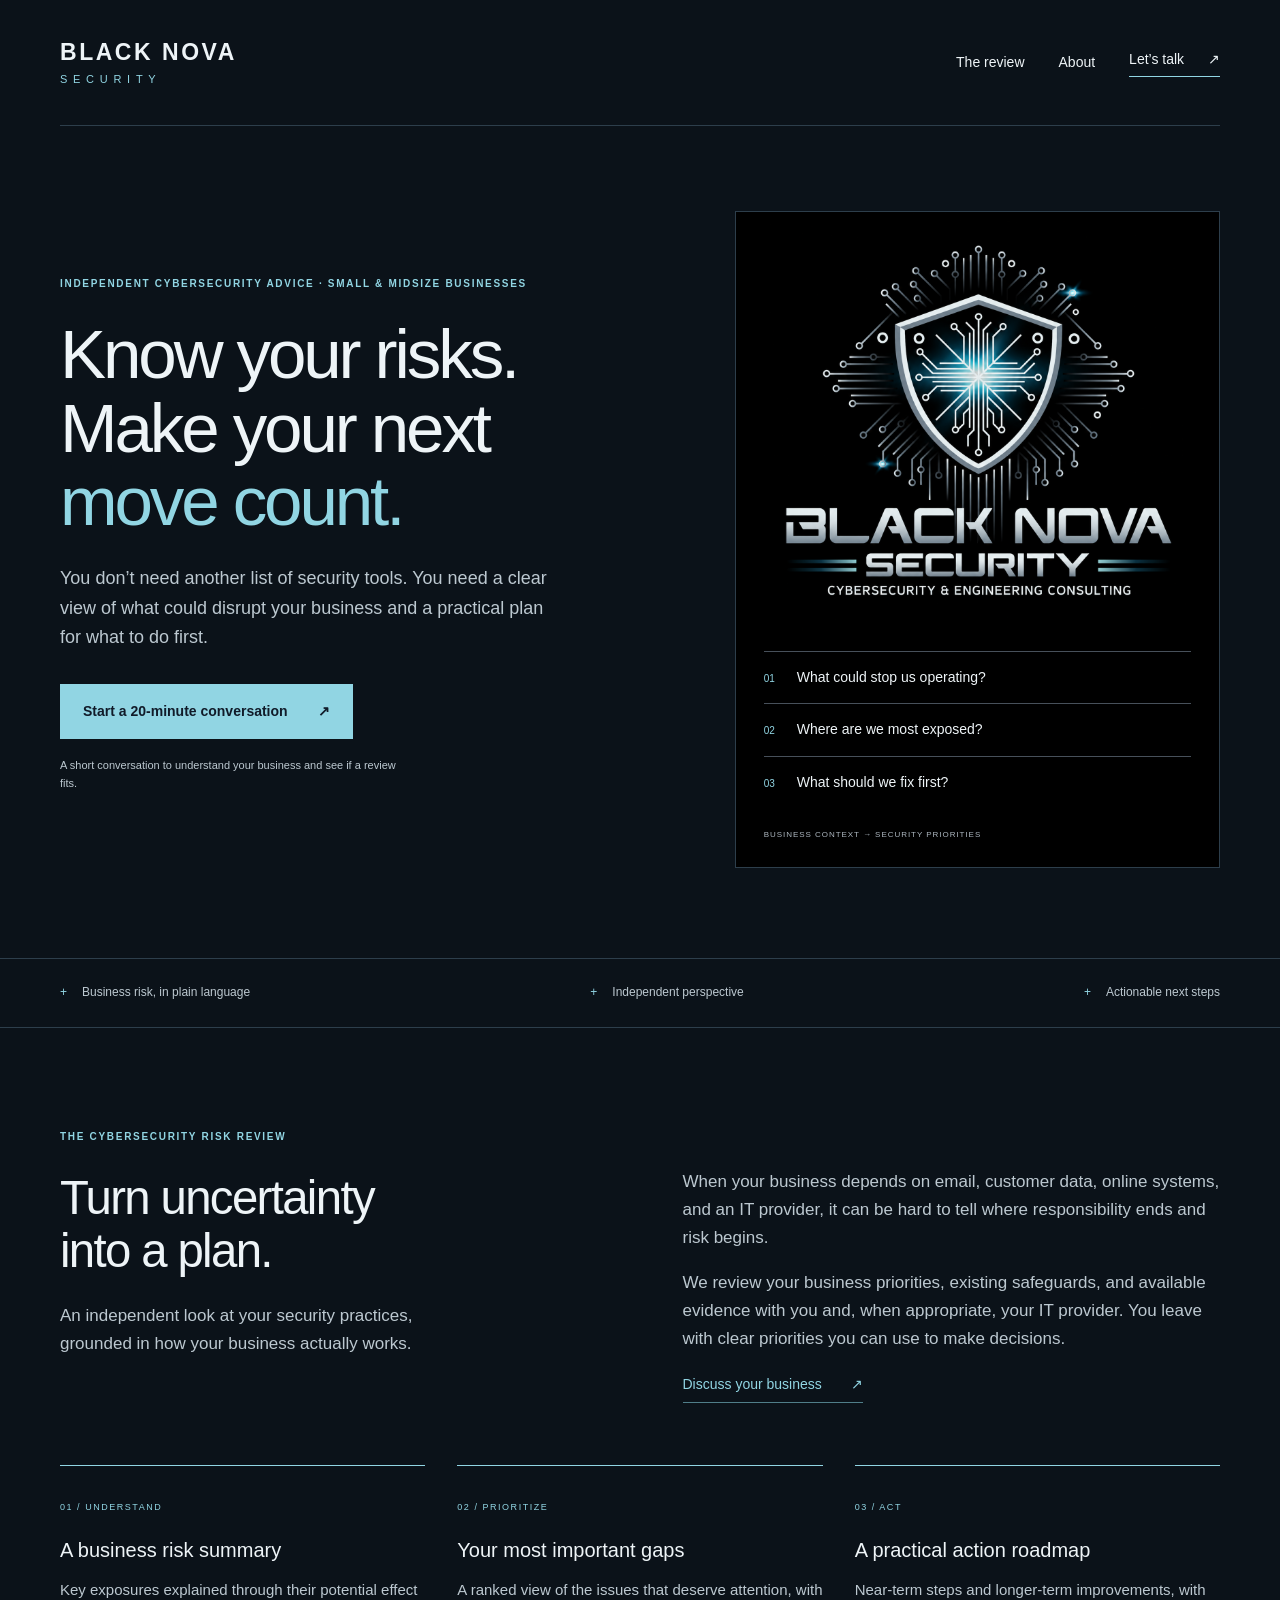
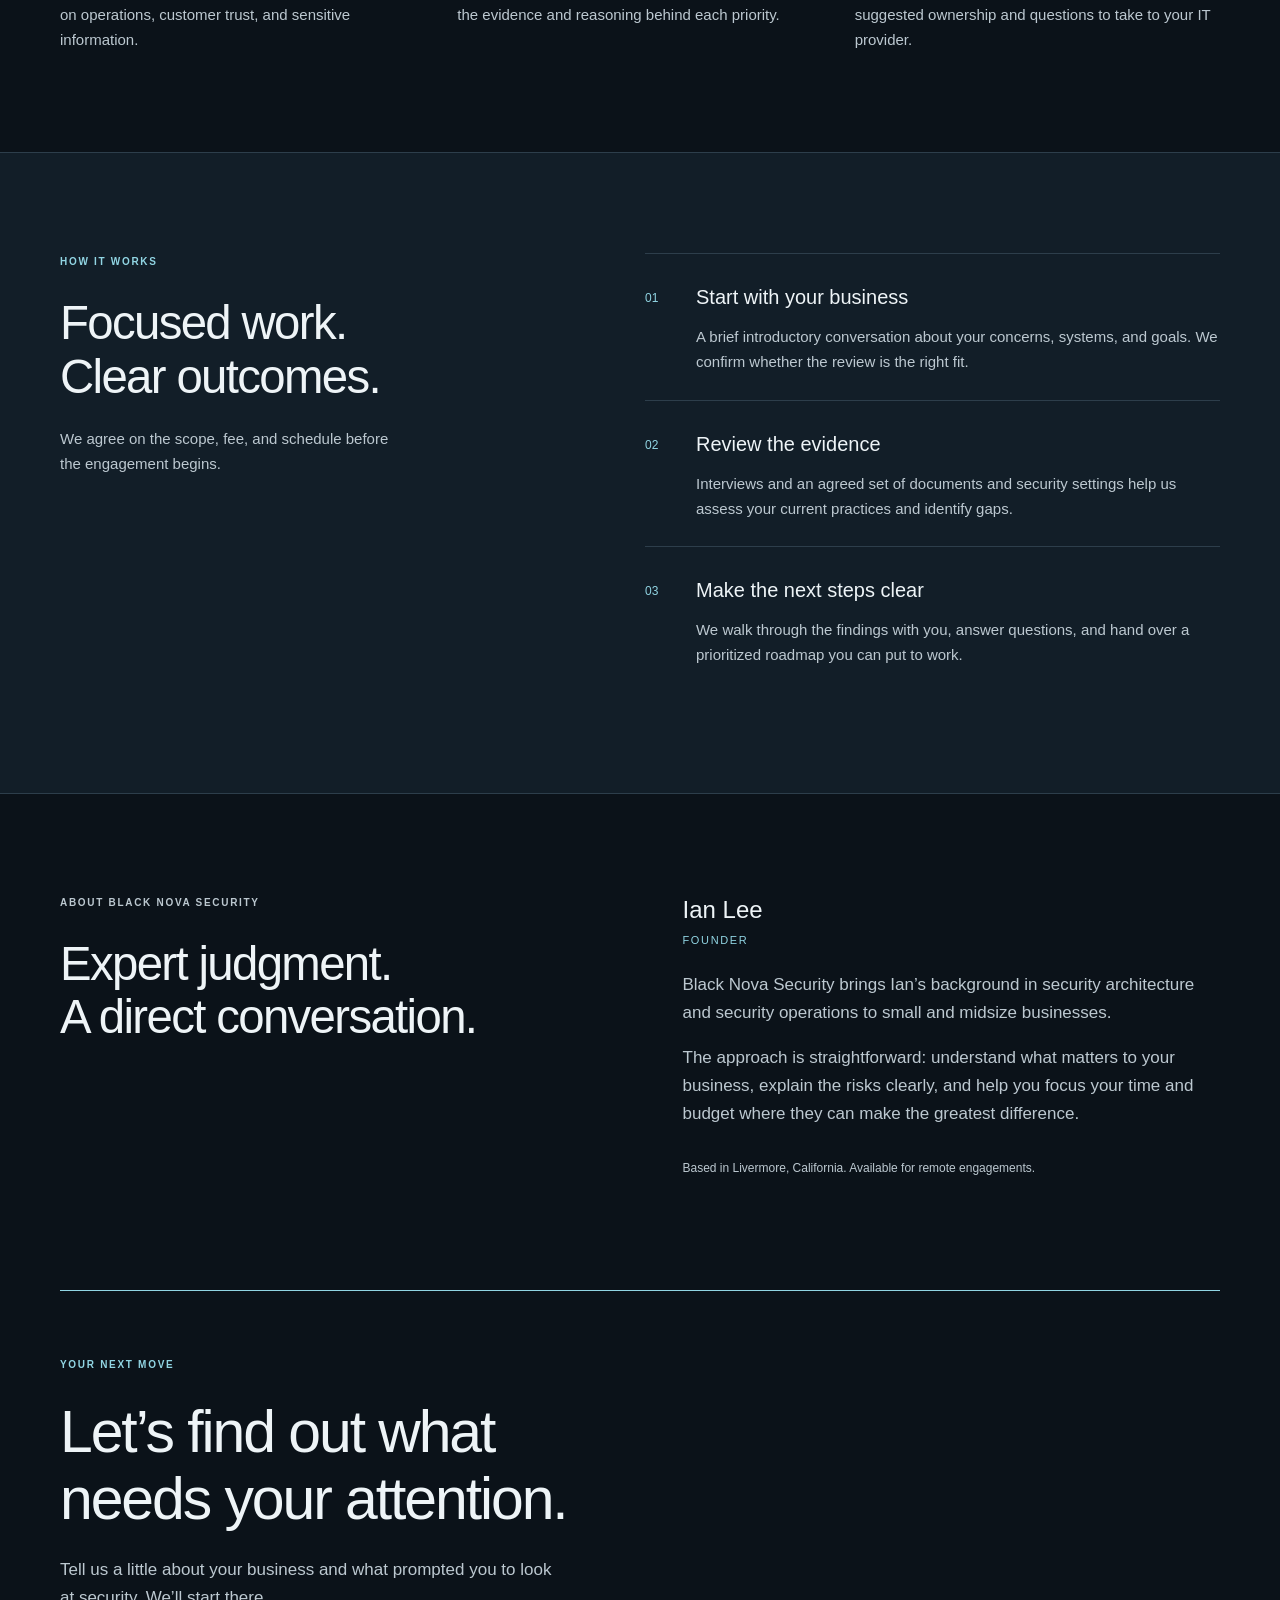
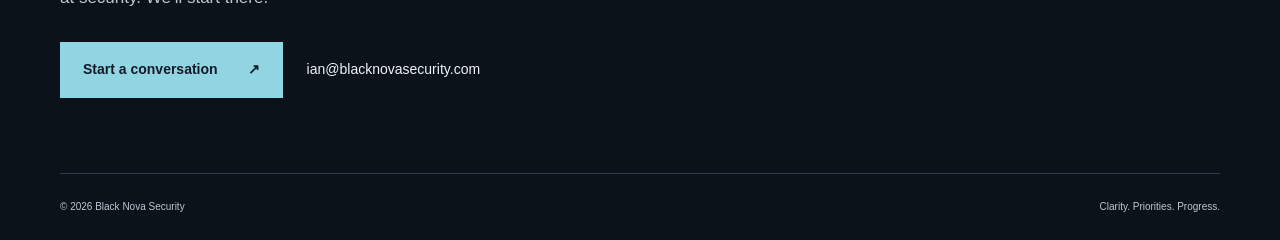
==== index.html @ 87832154 "Initial commit / v1 of website" ====
<!doctype html>
<html lang="en">
<head>
  <meta charset="utf-8">
  <meta name="viewport" content="width=device-width, initial-scale=1">
  <meta name="description" content="Independent cybersecurity risk reviews for small and midsize businesses. Understand your exposure, prioritize your next steps, and make better security decisions.">
  <meta name="theme-color" content="#0b1219">
  <title>Black Nova Security | Clarity before your next security decision</title>
  <link rel="icon" href="./assets/black-nova-security-logo.png" type="image/png">
  <link rel="stylesheet" href="./styles.css">
</head>
<body>
  <a class="skip" href="#main">Skip to content</a>
  <header class="header wrap">
    <a class="brand" href="#" aria-label="Black Nova Security home"><span class="brand-name">BLACK NOVA<span>SECURITY</span></span></a>
    <nav aria-label="Main navigation"><a href="#review">The review</a><a href="#about">About</a><a class="nav-contact" href="#contact">Let’s talk <span aria-hidden="true">↗</span></a></nav>
  </header>
  <main id="main">
    <section class="hero wrap" aria-labelledby="hero-title">
      <div class="hero-copy"><p class="eyebrow">Independent cybersecurity advice · Small &amp; midsize businesses</p>
        <h1 id="hero-title">Know your risks.<br>Make your next<br><em>move count.</em></h1>
        <p class="intro">You don’t need another list of security tools. You need a clear view of what could disrupt your business and a practical plan for what to do first.</p>
        <a class="button" href="mailto:ian@blacknovasecurity.com?subject=Let%E2%80%99s%20discuss%20a%20risk%20review">Start a 20-minute conversation <span aria-hidden="true">↗</span></a>
        <p class="micro">A short conversation to understand your business and see if a review fits.</p>
      </div>
      <aside class="hero-panel" aria-label="The questions a risk review helps answer">
        <img class="hero-logo" src="./assets/black-nova-security-logo.png" width="1254" height="1254" alt="Black Nova Security — Cybersecurity &amp; Engineering Consulting">
        <div class="questions"><p><span>01</span> What could stop us operating?</p><p><span>02</span> Where are we most exposed?</p><p><span>03</span> What should we fix first?</p></div>
        <span class="panel-foot">BUSINESS CONTEXT → SECURITY PRIORITIES</span>
      </aside>
    </section>
    <div class="principles"><div class="wrap"><span>Business risk, in plain language</span><span>Independent perspective</span><span>Actionable next steps</span></div></div>
    <section class="section wrap review" id="review" aria-labelledby="review-title">
      <div><p class="eyebrow">The cybersecurity risk review</p><h2 id="review-title">Turn uncertainty<br>into a plan.</h2><p class="section-intro">An independent look at your security practices, grounded in how your business actually works.</p></div>
      <div class="review-copy"><p>When your business depends on email, customer data, online systems, and an IT provider, it can be hard to tell where responsibility ends and risk begins.</p><p>We review your business priorities, existing safeguards, and available evidence with you and, when appropriate, your IT provider. You leave with clear priorities you can use to make decisions.</p><a class="text-link" href="#contact">Discuss your business <span aria-hidden="true">↗</span></a></div>
      <div class="deliverables"><article><span class="number">01 / UNDERSTAND</span><h3>A business risk summary</h3><p>Key exposures explained through their potential effect on operations, customer trust, and sensitive information.</p></article><article><span class="number">02 / PRIORITIZE</span><h3>Your most important gaps</h3><p>A ranked view of the issues that deserve attention, with the evidence and reasoning behind each priority.</p></article><article><span class="number">03 / ACT</span><h3>A practical action roadmap</h3><p>Near-term steps and longer-term improvements, with suggested ownership and questions to take to your IT provider.</p></article></div>
    </section>
    <section class="process section" aria-labelledby="process-title"><div class="wrap"><div class="process-heading"><p class="eyebrow">How it works</p><h2 id="process-title">Focused work.<br>Clear outcomes.</h2><p>We agree on the scope, fee, and schedule before the engagement begins.</p></div><ol class="steps"><li><h3>Start with your business</h3><p>A brief introductory conversation about your concerns, systems, and goals. We confirm whether the review is the right fit.</p></li><li><h3>Review the evidence</h3><p>Interviews and an agreed set of documents and security settings help us assess your current practices and identify gaps.</p></li><li><h3>Make the next steps clear</h3><p>We walk through the findings with you, answer questions, and hand over a prioritized roadmap you can put to work.</p></li></ol></div></section>
    <section class="section wrap about" id="about" aria-labelledby="about-title"><div><p class="eyebrow">About Black Nova Security</p><h2 id="about-title">Expert judgment.<br>A direct conversation.</h2></div><div><p class="founder">Ian Lee <span>Founder</span></p><p>Black Nova Security brings Ian’s background in security architecture and security operations to small and midsize businesses.</p><p>The approach is straightforward: understand what matters to your business, explain the risks clearly, and help you focus your time and budget where they can make the greatest difference.</p><p class="aside-note">Based in Livermore, California. Available for remote engagements.</p></div></section>
    <section class="contact wrap" id="contact" aria-labelledby="contact-title"><p class="eyebrow">Your next move</p><h2 id="contact-title">Let’s find out what<br>needs your attention.</h2><p>Tell us a little about your business and what prompted you to look at security. We’ll start there.</p><a class="button" href="mailto:ian@blacknovasecurity.com?subject=Let%E2%80%99s%20discuss%20a%20risk%20review">Start a conversation <span aria-hidden="true">↗</span></a><a class="email" href="mailto:ian@blacknovasecurity.com">ian@blacknovasecurity.com</a></section>
  </main>
  <footer class="wrap"><span>© 2026 Black Nova Security</span><span>Clarity. Priorities. Progress.</span></footer>
</body>
</html>
---- styles.css ----
:root{--bg:#111b29;--panel:#182434;--ink:#f2f0e9;--muted:#bcc3ca;--gold:#d5b57e;--line:#34404c}*{box-sizing:border-box}html{scroll-behavior:smooth;scroll-padding-top:30px}body{margin:0;background:var(--bg);color:var(--ink);font-family:Arial,Helvetica,sans-serif;font-size:17px;line-height:1.65}a{color:inherit;text-decoration:none}a:focus-visible{outline:3px solid var(--gold);outline-offset:6px}.wrap{width:min(1160px,calc(100% - 96px));margin:auto}.header{display:flex;align-items:center;justify-content:space-between;min-height:126px;border-bottom:1px solid var(--line)}.brand-name{font-size:23px;letter-spacing:.11em;font-weight:700;line-height:1.15;display:block}.brand-name span{display:block;font-size:11px;font-weight:400;letter-spacing:.52em;margin-top:8px;color:var(--gold)}nav{display:flex;gap:34px;font-size:14px;align-items:center}nav a:hover,.text-link:hover,.email:hover{color:var(--gold)}.nav-contact{border-bottom:1px solid var(--gold);padding-bottom:5px}.nav-contact span{margin-left:20px}.hero{display:grid;grid-template-columns:1.25fr 1fr;gap:68px;align-items:center;padding:85px 0 90px}.eyebrow{text-transform:uppercase;font-size:10px;font-weight:700;letter-spacing:.17em;color:var(--gold);line-height:1.8;margin:0 0 25px}h1,h2,h3,p{margin-top:0}h1{font-size:clamp(48px,5.4vw,73px);line-height:1.06;letter-spacing:-.045em;margin-bottom:26px;font-weight:500}h1 em{font-style:normal;color:var(--gold)}.intro{font-size:18px;color:var(--muted);max-width:490px;margin-bottom:31px}.button{display:inline-flex;gap:30px;align-items:center;background:var(--gold);color:#111b29;padding:16px 23px;font-size:14px;font-weight:700;transition:background .15s,transform .15s}.button:hover{background:#ebcf9f;transform:translateY(-2px)}.micro{font-size:11px;color:var(--muted);margin-top:17px;max-width:350px}.hero-panel{background:linear-gradient(140deg,#223142,#172332);border:1px solid #3b4653;padding:32px;min-height:462px;position:relative;overflow:hidden}.panel-label{font-size:12px;color:var(--muted)}.orbit{height:214px;position:relative;display:grid;place-items:center}.orbit:before,.orbit:after,.orbit-inner{content:"";position:absolute;border:1px solid #647079;border-radius:50%;width:170px;height:170px}.orbit:after{width:226px;height:98px;transform:rotate(-33deg);border-color:#77694f}.orbit-inner{width:104px;height:104px;border-color:#85765a}.nova{font-size:100px;line-height:1;color:var(--gold);filter:drop-shadow(0 0 22px #d5b57e30)}.questions p{font-size:14px;border-top:1px solid #47505a;padding:14px 0;margin:0}.questions span{font-size:10px;color:var(--gold);margin-right:18px}.panel-foot{display:block;font-size:8px;letter-spacing:.12em;color:#adb7c0;margin-top:20px}.principles{border-top:1px solid var(--line);border-bottom:1px solid var(--line)}.principles .wrap{display:flex;justify-content:space-between;padding:24px 0;font-size:12px;color:var(--muted)}.principles span:before{content:"+";color:var(--gold);margin-right:15px}.section{padding-top:100px;padding-bottom:100px}h2{font-size:clamp(34px,3.7vw,48px);font-weight:500;line-height:1.13;letter-spacing:-.035em;margin-bottom:24px}.review{display:grid;grid-template-columns:1fr 1fr;gap:50px 85px}.section-intro{max-width:370px;color:var(--muted)}.review-copy{padding-top:40px;color:var(--muted)}.text-link{display:inline-block;color:var(--gold);font-size:14px;border-bottom:1px solid #77694f;padding-bottom:6px}.text-link span{margin-left:25px}.deliverables{grid-column:1/-1;display:grid;grid-template-columns:repeat(3,1fr);gap:32px;margin-top:12px}.deliverables article{border-top:1px solid var(--gold);padding-top:25px}.number{font-size:9px;letter-spacing:.17em;color:var(--gold)}h3{font-size:20px;font-weight:500;line-height:1.3;margin:18px 0 15px}.deliverables p,.steps p{font-size:15px;color:var(--muted);margin-bottom:0}.process{background:var(--panel);border-block:1px solid var(--line)}.process .wrap{display:grid;grid-template-columns:1fr 1.15fr;gap:85px}.process-heading>p:last-child{color:var(--muted);font-size:15px;max-width:330px}.steps{list-style:none;counter-reset:steps;margin:0;padding:0}.steps li{counter-increment:steps;border-top:1px solid var(--line);padding:20px 0 25px 51px;position:relative}.steps li:before{content:"0" counter(steps);position:absolute;left:0;top:35px;color:var(--gold);font-size:12px}.steps h3{margin-top:10px}.about{display:grid;grid-template-columns:1fr 1fr;gap:85px}.about p{color:var(--muted)}.founder{font-size:24px;color:var(--ink)!important;line-height:1.3}.founder span{display:block;color:var(--gold);font-size:11px;text-transform:uppercase;letter-spacing:.15em;margin-top:8px}.aside-note{font-size:12px;margin-top:30px}.contact{border-top:1px solid var(--gold);padding:65px 0 75px}.contact h2{font-size:clamp(38px,4.6vw,60px)}.contact>p:not(.eyebrow){max-width:500px;color:var(--muted);margin-bottom:30px}.email{display:inline-block;margin-left:24px;font-size:14px}footer{border-top:1px solid var(--line);padding:25px 0;display:flex;justify-content:space-between;font-size:10px;color:var(--muted)}.skip{position:absolute;left:20px;top:-100px;background:var(--gold);color:var(--bg);padding:10px;z-index:10}.skip:focus{top:10px}@media(max-width:900px){.wrap{width:calc(100% - 48px)}.hero{gap:30px;grid-template-columns:1.1fr 1fr}.hero-panel{padding:24px}h1{font-size:52px}.review,.process .wrap,.about{gap:45px}.deliverables{gap:24px}.email{display:block;margin:22px 0 0}}@media(max-width:650px){.header{min-height:104px}.brand-name{font-size:18px}.brand-name span{font-size:9px}nav{gap:18px}nav>a:not(.nav-contact){display:none}.hero{grid-template-columns:1fr;padding:55px 0;gap:35px}h1{font-size:54px}.eyebrow{font-size:9px}.hero-panel{min-height:auto}.orbit{height:190px}.principles .wrap{flex-direction:column;gap:10px;padding:20px 0}.section{padding-block:65px}.review,.about,.process .wrap{grid-template-columns:1fr;gap:22px}.review-copy{padding-top:0}.deliverables{grid-template-columns:1fr;gap:30px}.steps{margin-top:10px}.contact{padding-block:55px}footer{gap:20px;flex-wrap:wrap}.button{gap:20px;font-size:13px}.intro{font-size:17px}}@media(prefers-reduced-motion:reduce){html{scroll-behavior:auto}.button{transition:none}.button:hover{transform:none}}

/* Brand palette and supplied emblem */
:root{--bg:#0b1219;--panel:#121e28;--ink:#eef4f7;--muted:#bcc8d0;--gold:#91d5e3;--line:#2d3e4b}.hero-panel{background:#000;border-color:#2d3e4b;padding:0 28px 26px}.hero-logo{display:block;width:100%;height:auto;margin:0 auto 12px}.questions{margin-top:0}.button:hover{background:#b3e9f2}.text-link{border-bottom-color:#507e89}@media(max-width:650px){.hero-panel{padding:0 22px 24px}.hero-logo{max-width:420px}}
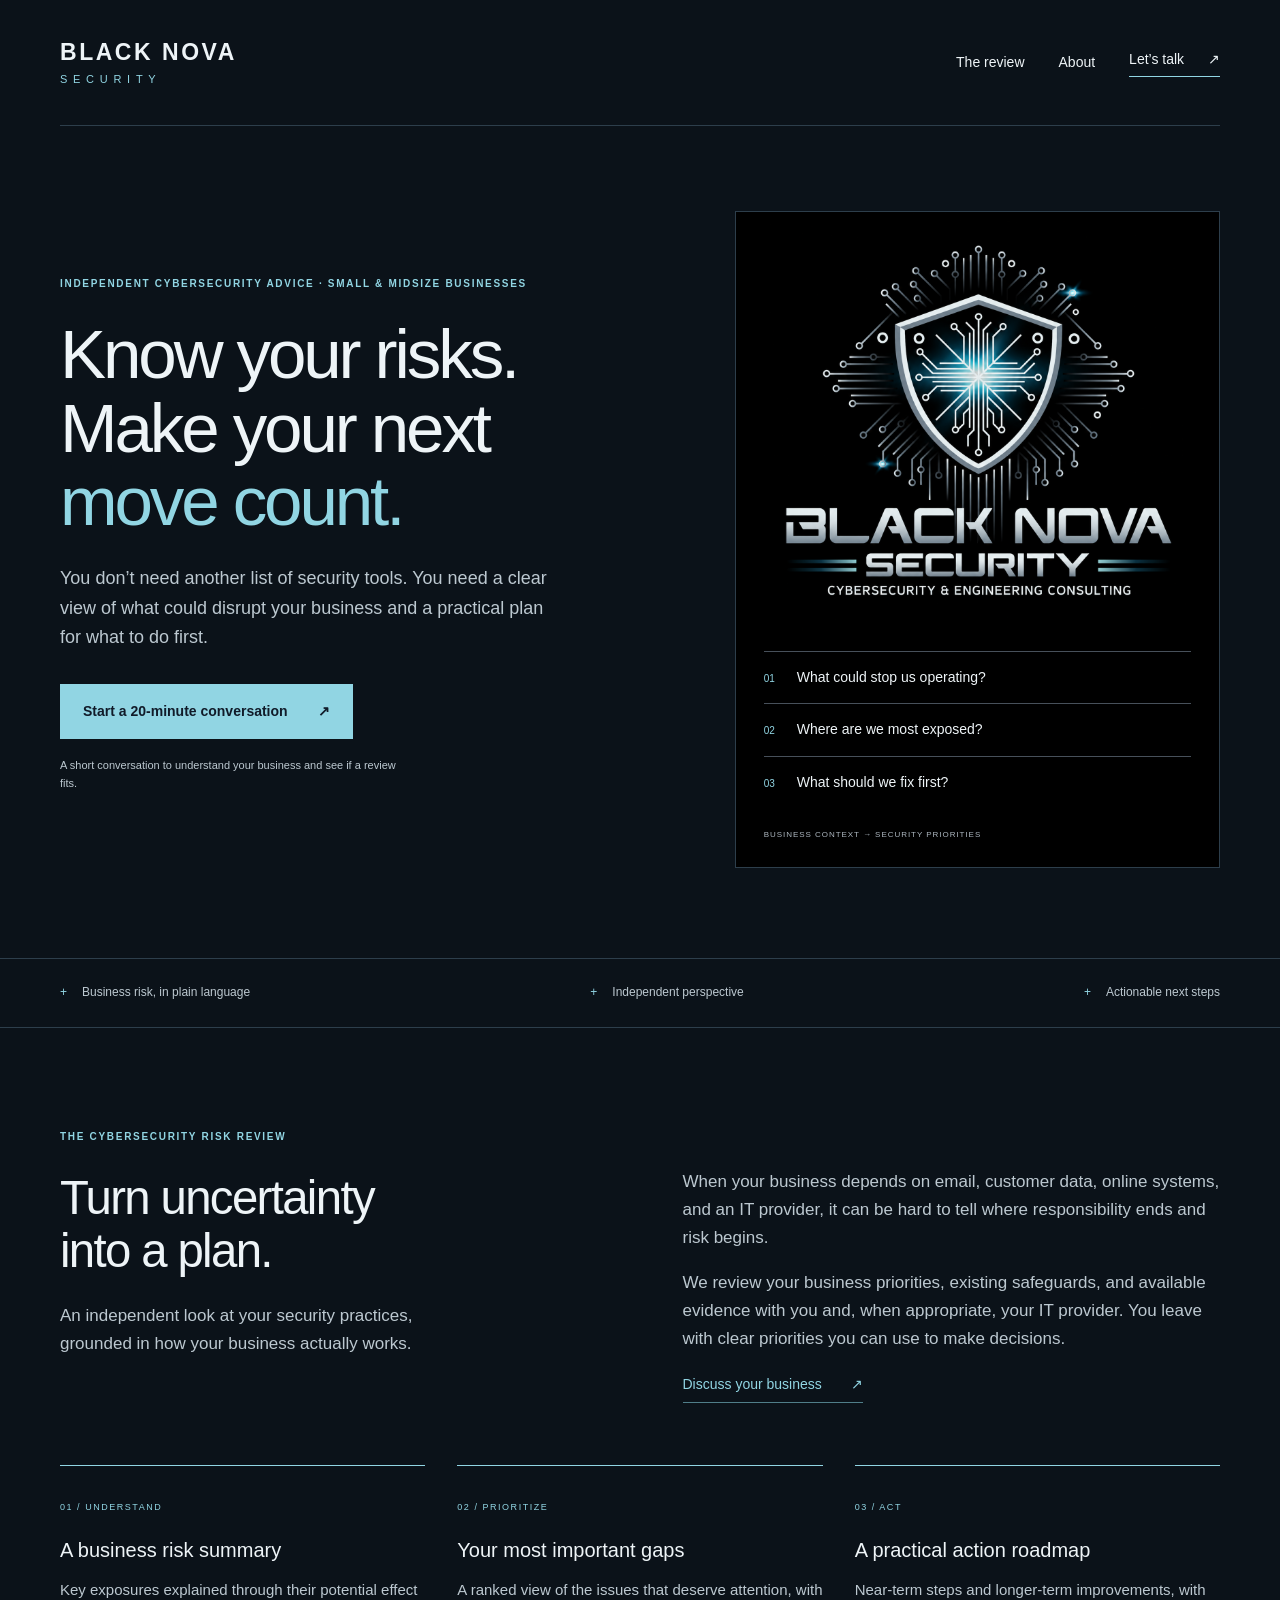
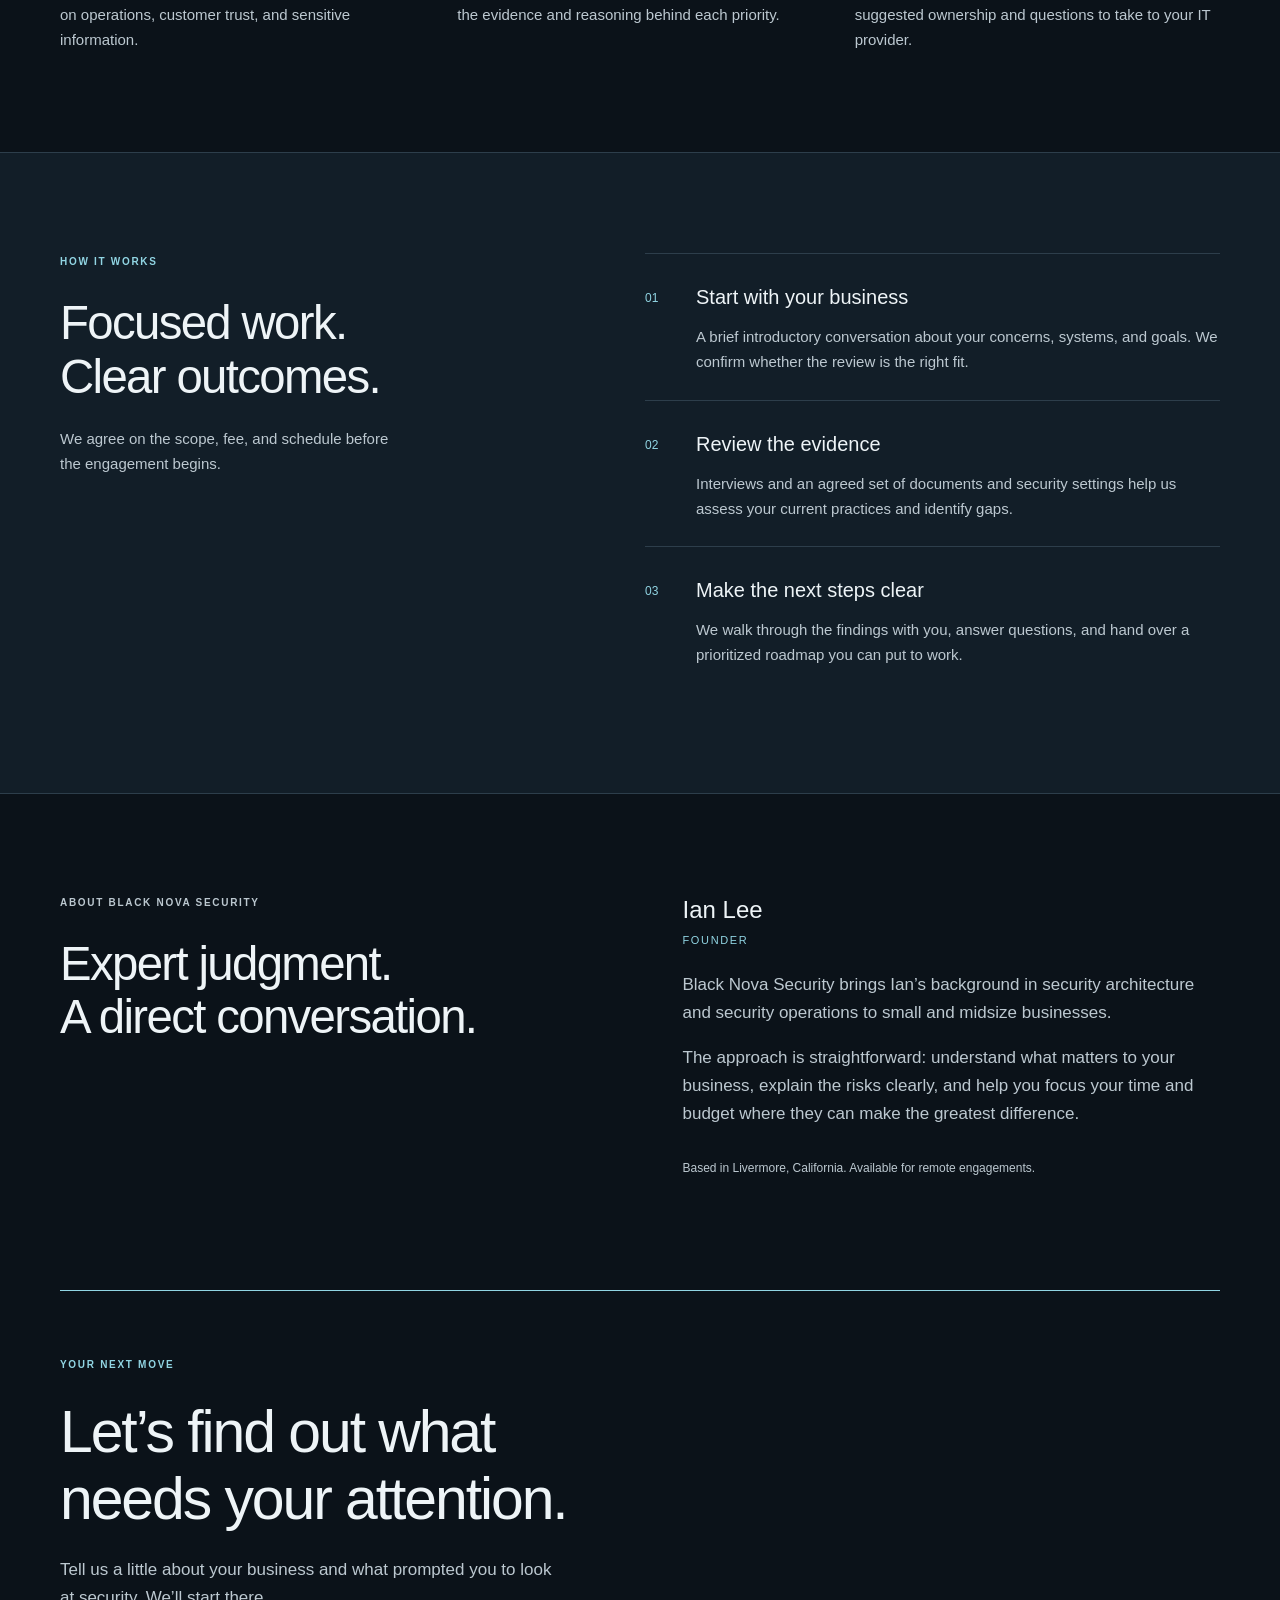
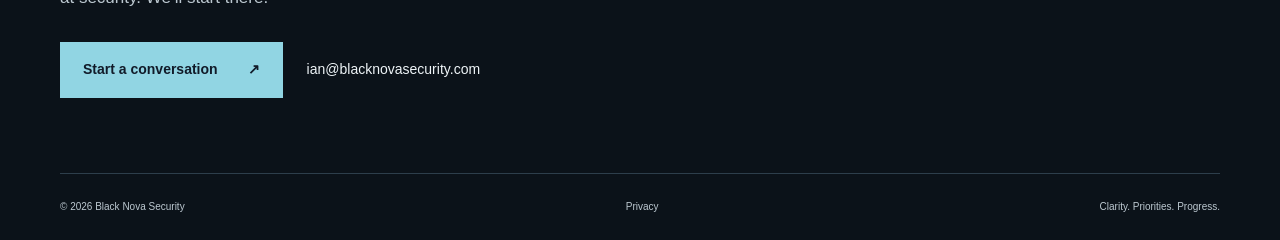
==== commit b284d4bb: "Updated to add Google Analytics" ====
--- a/index.html
+++ b/index.html
@@ -8,6 +8,7 @@
   <title>Black Nova Security | Clarity before your next security decision</title>
   <link rel="icon" href="./assets/black-nova-security-logo.png" type="image/png">
   <link rel="stylesheet" href="./styles.css">
+  <script defer src="./analytics.js"></script>
 </head>
 <body>
   <a class="skip" href="#main">Skip to content</a>
@@ -39,6 +40,11 @@
     <section class="section wrap about" id="about" aria-labelledby="about-title"><div><p class="eyebrow">About Black Nova Security</p><h2 id="about-title">Expert judgment.<br>A direct conversation.</h2></div><div><p class="founder">Ian Lee <span>Founder</span></p><p>Black Nova Security brings Ian’s background in security architecture and security operations to small and midsize businesses.</p><p>The approach is straightforward: understand what matters to your business, explain the risks clearly, and help you focus your time and budget where they can make the greatest difference.</p><p class="aside-note">Based in Livermore, California. Available for remote engagements.</p></div></section>
     <section class="contact wrap" id="contact" aria-labelledby="contact-title"><p class="eyebrow">Your next move</p><h2 id="contact-title">Let’s find out what<br>needs your attention.</h2><p>Tell us a little about your business and what prompted you to look at security. We’ll start there.</p><a class="button" href="mailto:ian@blacknovasecurity.com?subject=Let%E2%80%99s%20discuss%20a%20risk%20review">Start a conversation <span aria-hidden="true">↗</span></a><a class="email" href="mailto:ian@blacknovasecurity.com">ian@blacknovasecurity.com</a></section>
   </main>
-  <footer class="wrap"><span>© 2026 Black Nova Security</span><span>Clarity. Priorities. Progress.</span></footer>
+  <footer class="wrap"><span>© 2026 Black Nova Security</span><span><a href="./privacy.html">Privacy</a> <button id="analytics-settings" class="privacy-button" type="button" hidden>Analytics preferences</button></span><span>Clarity. Priorities. Progress.</span></footer>
+  <section id="analytics-consent" class="consent-panel" aria-labelledby="consent-title" hidden>
+    <h2 id="consent-title">Optional website analytics</h2>
+    <p>May we use Google Analytics cookies to measure visits and contact-link clicks? You can use the full site without accepting. <a href="./privacy.html">Privacy details</a></p>
+    <div><button type="button" id="analytics-decline">Decline</button><button type="button" id="analytics-accept">Accept analytics</button></div>
+  </section>
 </body>
 </html>
--- a/styles.css
+++ b/styles.css
@@ -1,4 +1,6 @@
-:root{--bg:#111b29;--panel:#182434;--ink:#f2f0e9;--muted:#bcc3ca;--gold:#d5b57e;--line:#34404c}*{box-sizing:border-box}html{scroll-behavior:smooth;scroll-padding-top:30px}body{margin:0;background:var(--bg);color:var(--ink);font-family:Arial,Helvetica,sans-serif;font-size:17px;line-height:1.65}a{color:inherit;text-decoration:none}a:focus-visible{outline:3px solid var(--gold);outline-offset:6px}.wrap{width:min(1160px,calc(100% - 96px));margin:auto}.header{display:flex;align-items:center;justify-content:space-between;min-height:126px;border-bottom:1px solid var(--line)}.brand-name{font-size:23px;letter-spacing:.11em;font-weight:700;line-height:1.15;display:block}.brand-name span{display:block;font-size:11px;font-weight:400;letter-spacing:.52em;margin-top:8px;color:var(--gold)}nav{display:flex;gap:34px;font-size:14px;align-items:center}nav a:hover,.text-link:hover,.email:hover{color:var(--gold)}.nav-contact{border-bottom:1px solid var(--gold);padding-bottom:5px}.nav-contact span{margin-left:20px}.hero{display:grid;grid-template-columns:1.25fr 1fr;gap:68px;align-items:center;padding:85px 0 90px}.eyebrow{text-transform:uppercase;font-size:10px;font-weight:700;letter-spacing:.17em;color:var(--gold);line-height:1.8;margin:0 0 25px}h1,h2,h3,p{margin-top:0}h1{font-size:clamp(48px,5.4vw,73px);line-height:1.06;letter-spacing:-.045em;margin-bottom:26px;font-weight:500}h1 em{font-style:normal;color:var(--gold)}.intro{font-size:18px;color:var(--muted);max-width:490px;margin-bottom:31px}.button{display:inline-flex;gap:30px;align-items:center;background:var(--gold);color:#111b29;padding:16px 23px;font-size:14px;font-weight:700;transition:background .15s,transform .15s}.button:hover{background:#ebcf9f;transform:translateY(-2px)}.micro{font-size:11px;color:var(--muted);margin-top:17px;max-width:350px}.hero-panel{background:linear-gradient(140deg,#223142,#172332);border:1px solid #3b4653;padding:32px;min-height:462px;position:relative;overflow:hidden}.panel-label{font-size:12px;color:var(--muted)}.orbit{height:214px;position:relative;display:grid;place-items:center}.orbit:before,.orbit:after,.orbit-inner{content:"";position:absolute;border:1px solid #647079;border-radius:50%;width:170px;height:170px}.orbit:after{width:226px;height:98px;transform:rotate(-33deg);border-color:#77694f}.orbit-inner{width:104px;height:104px;border-color:#85765a}.nova{font-size:100px;line-height:1;color:var(--gold);filter:drop-shadow(0 0 22px #d5b57e30)}.questions p{font-size:14px;border-top:1px solid #47505a;padding:14px 0;margin:0}.questions span{font-size:10px;color:var(--gold);margin-right:18px}.panel-foot{display:block;font-size:8px;letter-spacing:.12em;color:#adb7c0;margin-top:20px}.principles{border-top:1px solid var(--line);border-bottom:1px solid var(--line)}.principles .wrap{display:flex;justify-content:space-between;padding:24px 0;font-size:12px;color:var(--muted)}.principles span:before{content:"+";color:var(--gold);margin-right:15px}.section{padding-top:100px;padding-bottom:100px}h2{font-size:clamp(34px,3.7vw,48px);font-weight:500;line-height:1.13;letter-spacing:-.035em;margin-bottom:24px}.review{display:grid;grid-template-columns:1fr 1fr;gap:50px 85px}.section-intro{max-width:370px;color:var(--muted)}.review-copy{padding-top:40px;color:var(--muted)}.text-link{display:inline-block;color:var(--gold);font-size:14px;border-bottom:1px solid #77694f;padding-bottom:6px}.text-link span{margin-left:25px}.deliverables{grid-column:1/-1;display:grid;grid-template-columns:repeat(3,1fr);gap:32px;margin-top:12px}.deliverables article{border-top:1px solid var(--gold);padding-top:25px}.number{font-size:9px;letter-spacing:.17em;color:var(--gold)}h3{font-size:20px;font-weight:500;line-height:1.3;margin:18px 0 15px}.deliverables p,.steps p{font-size:15px;color:var(--muted);margin-bottom:0}.process{background:var(--panel);border-block:1px solid var(--line)}.process .wrap{display:grid;grid-template-columns:1fr 1.15fr;gap:85px}.process-heading>p:last-child{color:var(--muted);font-size:15px;max-width:330px}.steps{list-style:none;counter-reset:steps;margin:0;padding:0}.steps li{counter-increment:steps;border-top:1px solid var(--line);padding:20px 0 25px 51px;position:relative}.steps li:before{content:"0" counter(steps);position:absolute;left:0;top:35px;color:var(--gold);font-size:12px}.steps h3{margin-top:10px}.about{display:grid;grid-template-columns:1fr 1fr;gap:85px}.about p{color:var(--muted)}.founder{font-size:24px;color:var(--ink)!important;line-height:1.3}.founder span{display:block;color:var(--gold);font-size:11px;text-transform:uppercase;letter-spacing:.15em;margin-top:8px}.aside-note{font-size:12px;margin-top:30px}.contact{border-top:1px solid var(--gold);padding:65px 0 75px}.contact h2{font-size:clamp(38px,4.6vw,60px)}.contact>p:not(.eyebrow){max-width:500px;color:var(--muted);margin-bottom:30px}.email{display:inline-block;margin-left:24px;font-size:14px}footer{border-top:1px solid var(--line);padding:25px 0;display:flex;justify-content:space-between;font-size:10px;color:var(--muted)}.skip{position:absolute;left:20px;top:-100px;background:var(--gold);color:var(--bg);padding:10px;z-index:10}.skip:focus{top:10px}@media(max-width:900px){.wrap{width:calc(100% - 48px)}.hero{gap:30px;grid-template-columns:1.1fr 1fr}.hero-panel{padding:24px}h1{font-size:52px}.review,.process .wrap,.about{gap:45px}.deliverables{gap:24px}.email{display:block;margin:22px 0 0}}@media(max-width:650px){.header{min-height:104px}.brand-name{font-size:18px}.brand-name span{font-size:9px}nav{gap:18px}nav>a:not(.nav-contact){display:none}.hero{grid-template-columns:1fr;padding:55px 0;gap:35px}h1{font-size:54px}.eyebrow{font-size:9px}.hero-panel{min-height:auto}.orbit{height:190px}.principles .wrap{flex-direction:column;gap:10px;padding:20px 0}.section{padding-block:65px}.review,.about,.process .wrap{grid-template-columns:1fr;gap:22px}.review-copy{padding-top:0}.deliverables{grid-template-columns:1fr;gap:30px}.steps{margin-top:10px}.contact{padding-block:55px}footer{gap:20px;flex-wrap:wrap}.button{gap:20px;font-size:13px}.intro{font-size:17px}}@media(prefers-reduced-motion:reduce){html{scroll-behavior:auto}.button{transition:none}.button:hover{transform:none}}
-
-/* Brand palette and supplied emblem */
+:root{--bg:#111b29;--panel:#182434;--ink:#f2f0e9;--muted:#bcc3ca;--gold:#d5b57e;--line:#34404c}*{box-sizing:border-box}html{scroll-behavior:smooth;scroll-padding-top:30px}body{margin:0;background:var(--bg);color:var(--ink);font-family:Arial,Helvetica,sans-serif;font-size:17px;line-height:1.65}a{color:inherit;text-decoration:none}a:focus-visible{outline:3px solid var(--gold);outline-offset:6px}.wrap{width:min(1160px,calc(100% - 96px));margin:auto}.header{display:flex;align-items:center;justify-content:space-between;min-height:126px;border-bottom:1px solid var(--line)}.brand-name{font-size:23px;letter-spacing:.11em;font-weight:700;line-height:1.15;display:block}.brand-name span{display:block;font-size:11px;font-weight:400;letter-spacing:.52em;margin-top:8px;color:var(--gold)}nav{display:flex;gap:34px;font-size:14px;align-items:center}nav a:hover,.text-link:hover,.email:hover{color:var(--gold)}.nav-contact{border-bottom:1px solid var(--gold);padding-bottom:5px}.nav-contact span{margin-left:20px}.hero{display:grid;grid-template-columns:1.25fr 1fr;gap:68px;align-items:center;padding:85px 0 90px}.eyebrow{text-transform:uppercase;font-size:10px;font-weight:700;letter-spacing:.17em;color:var(--gold);line-height:1.8;margin:0 0 25px}h1,h2,h3,p{margin-top:0}h1{font-size:clamp(48px,5.4vw,73px);line-height:1.06;letter-spacing:-.045em;margin-bottom:26px;font-weight:500}h1 em{font-style:normal;color:var(--gold)}.intro{font-size:18px;color:var(--muted);max-width:490px;margin-bottom:31px}.button{display:inline-flex;gap:30px;align-items:center;background:var(--gold);color:#111b29;padding:16px 23px;font-size:14px;font-weight:700;transition:background .15s,transform .15s}.button:hover{background:#ebcf9f;transform:translateY(-2px)}.micro{font-size:11px;color:var(--muted);margin-top:17px;max-width:350px}.hero-panel{background:linear-gradient(140deg,#223142,#172332);border:1px solid #3b4653;padding:32px;min-height:462px;position:relative;overflow:hidden}.panel-label{font-size:12px;color:var(--muted)}.orbit{height:214px;position:relative;display:grid;place-items:center}.orbit:before,.orbit:after,.orbit-inner{content:"";position:absolute;border:1px solid #647079;border-radius:50%;width:170px;height:170px}.orbit:after{width:226px;height:98px;transform:rotate(-33deg);border-color:#77694f}.orbit-inner{width:104px;height:104px;border-color:#85765a}.nova{font-size:100px;line-height:1;color:var(--gold);filter:drop-shadow(0 0 22px #d5b57e30)}.questions p{font-size:14px;border-top:1px solid #47505a;padding:14px 0;margin:0}.questions span{font-size:10px;color:var(--gold);margin-right:18px}.panel-foot{display:block;font-size:8px;letter-spacing:.12em;color:#adb7c0;margin-top:20px}.principles{border-top:1px solid var(--line);border-bottom:1px solid var(--line)}.principles .wrap{display:flex;justify-content:space-between;padding:24px 0;font-size:12px;color:var(--muted)}.principles span:before{content:"+";color:var(--gold);margin-right:15px}.section{padding-top:100px;padding-bottom:100px}h2{font-size:clamp(34px,3.7vw,48px);font-weight:500;line-height:1.13;letter-spacing:-.035em;margin-bottom:24px}.review{display:grid;grid-template-columns:1fr 1fr;gap:50px 85px}.section-intro{max-width:370px;color:var(--muted)}.review-copy{padding-top:40px;color:var(--muted)}.text-link{display:inline-block;color:var(--gold);font-size:14px;border-bottom:1px solid #77694f;padding-bottom:6px}.text-link span{margin-left:25px}.deliverables{grid-column:1/-1;display:grid;grid-template-columns:repeat(3,1fr);gap:32px;margin-top:12px}.deliverables article{border-top:1px solid var(--gold);padding-top:25px}.number{font-size:9px;letter-spacing:.17em;color:var(--gold)}h3{font-size:20px;font-weight:500;line-height:1.3;margin:18px 0 15px}.deliverables p,.steps p{font-size:15px;color:var(--muted);margin-bottom:0}.process{background:var(--panel);border-block:1px solid var(--line)}.process .wrap{display:grid;grid-template-columns:1fr 1.15fr;gap:85px}.process-heading>p:last-child{color:var(--muted);font-size:15px;max-width:330px}.steps{list-style:none;counter-reset:steps;margin:0;padding:0}.steps li{counter-increment:steps;border-top:1px solid var(--line);padding:20px 0 25px 51px;position:relative}.steps li:before{content:"0" counter(steps);position:absolute;left:0;top:35px;color:var(--gold);font-size:12px}.steps h3{margin-top:10px}.about{display:grid;grid-template-columns:1fr 1fr;gap:85px}.about p{color:var(--muted)}.founder{font-size:24px;color:var(--ink)!important;line-height:1.3}.founder span{display:block;color:var(--gold);font-size:11px;text-transform:uppercase;letter-spacing:.15em;margin-top:8px}.aside-note{font-size:12px;margin-top:30px}.contact{border-top:1px solid var(--gold);padding:65px 0 75px}.contact h2{font-size:clamp(38px,4.6vw,60px)}.contact>p:not(.eyebrow){max-width:500px;color:var(--muted);margin-bottom:30px}.email{display:inline-block;margin-left:24px;font-size:14px}footer{border-top:1px solid var(--line);padding:25px 0;display:flex;justify-content:space-between;font-size:10px;color:var(--muted)}.skip{position:absolute;left:20px;top:-100px;background:var(--gold);color:var(--bg);padding:10px;z-index:10}.skip:focus{top:10px}@media(max-width:900px){.wrap{width:calc(100% - 48px)}.hero{gap:30px;grid-template-columns:1.1fr 1fr}.hero-panel{padding:24px}h1{font-size:52px}.review,.process .wrap,.about{gap:45px}.deliverables{gap:24px}.email{display:block;margin:22px 0 0}}@media(max-width:650px){.header{min-height:104px}.brand-name{font-size:18px}.brand-name span{font-size:9px}nav{gap:18px}nav>a:not(.nav-contact){display:none}.hero{grid-template-columns:1fr;padding:55px 0;gap:35px}h1{font-size:54px}.eyebrow{font-size:9px}.hero-panel{min-height:auto}.orbit{height:190px}.principles .wrap{flex-direction:column;gap:10px;padding:20px 0}.section{padding-block:65px}.review,.about,.process .wrap{grid-template-columns:1fr;gap:22px}.review-copy{padding-top:0}.deliverables{grid-template-columns:1fr;gap:30px}.steps{margin-top:10px}.contact{padding-block:55px}footer{gap:20px;flex-wrap:wrap}.button{gap:20px;font-size:13px}.intro{font-size:17px}}@media(prefers-reduced-motion:reduce){html{scroll-behavior:auto}.button{transition:none}.button:hover{transform:none}}
+
+/* Brand palette and supplied emblem */
 :root{--bg:#0b1219;--panel:#121e28;--ink:#eef4f7;--muted:#bcc8d0;--gold:#91d5e3;--line:#2d3e4b}.hero-panel{background:#000;border-color:#2d3e4b;padding:0 28px 26px}.hero-logo{display:block;width:100%;height:auto;margin:0 auto 12px}.questions{margin-top:0}.button:hover{background:#b3e9f2}.text-link{border-bottom-color:#507e89}@media(max-width:650px){.hero-panel{padding:0 22px 24px}.hero-logo{max-width:420px}}
+
+[hidden]{display:none!important}.privacy-button{background:none;border:0;color:inherit;font:inherit;text-decoration:underline;cursor:pointer;margin-left:12px}.consent-panel{position:fixed;bottom:18px;left:24px;right:24px;max-width:610px;margin-left:auto;padding:22px;background:#182434;border:1px solid #91d5e3;z-index:20;box-shadow:0 10px 40px #0008}.consent-panel h2{font-size:20px;margin-bottom:10px}.consent-panel p{font-size:14px;margin-bottom:16px}.consent-panel a{text-decoration:underline}.consent-panel div{display:flex;gap:12px;flex-wrap:wrap}.consent-panel button{font:inherit;font-size:14px;cursor:pointer;padding:9px 16px;border:1px solid #91d5e3;background:transparent;color:#eef4f7}.consent-panel button:hover{background:#2d3e4b}.consent-panel button:focus-visible,.privacy-button:focus-visible{outline:3px solid #91d5e3;outline-offset:4px}.privacy-copy{max-width:800px}.privacy-copy h1{font-size:48px;margin-top:40px}.privacy-copy h2{font-size:26px;margin-top:35px}
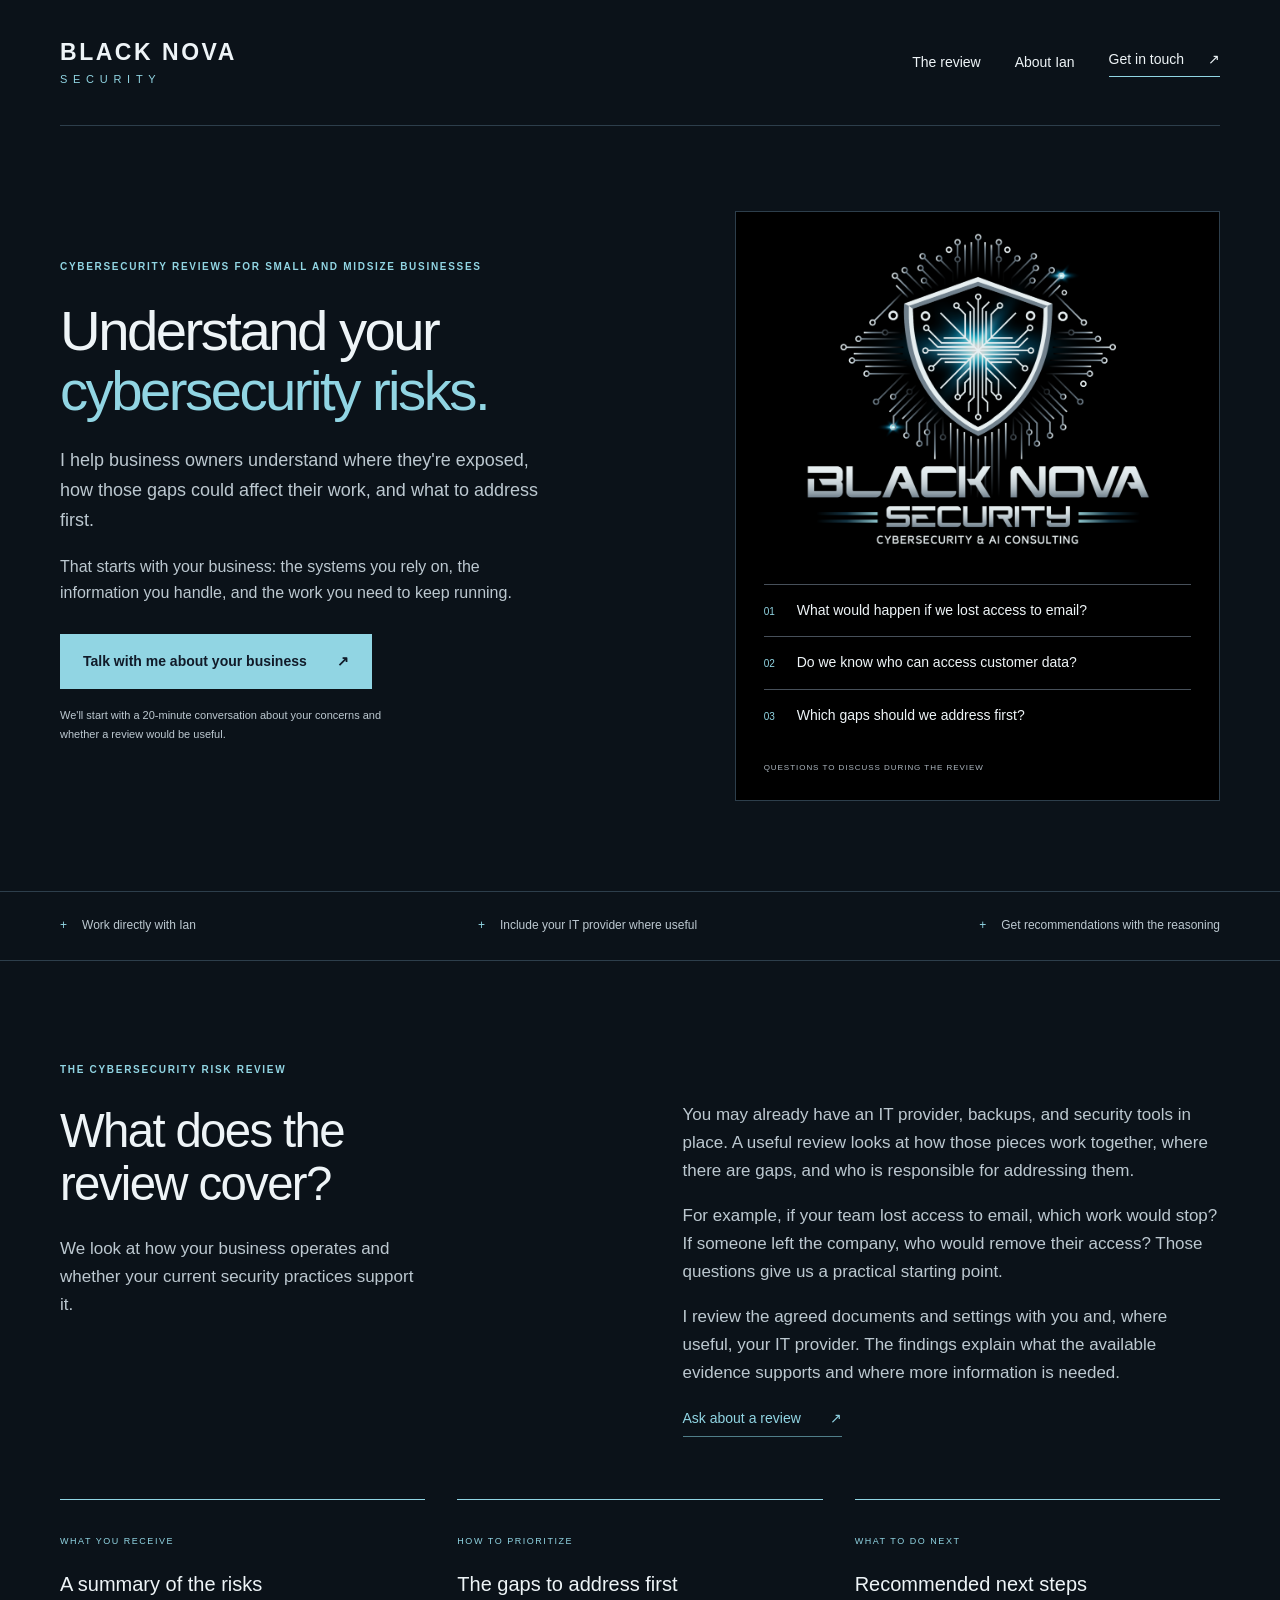
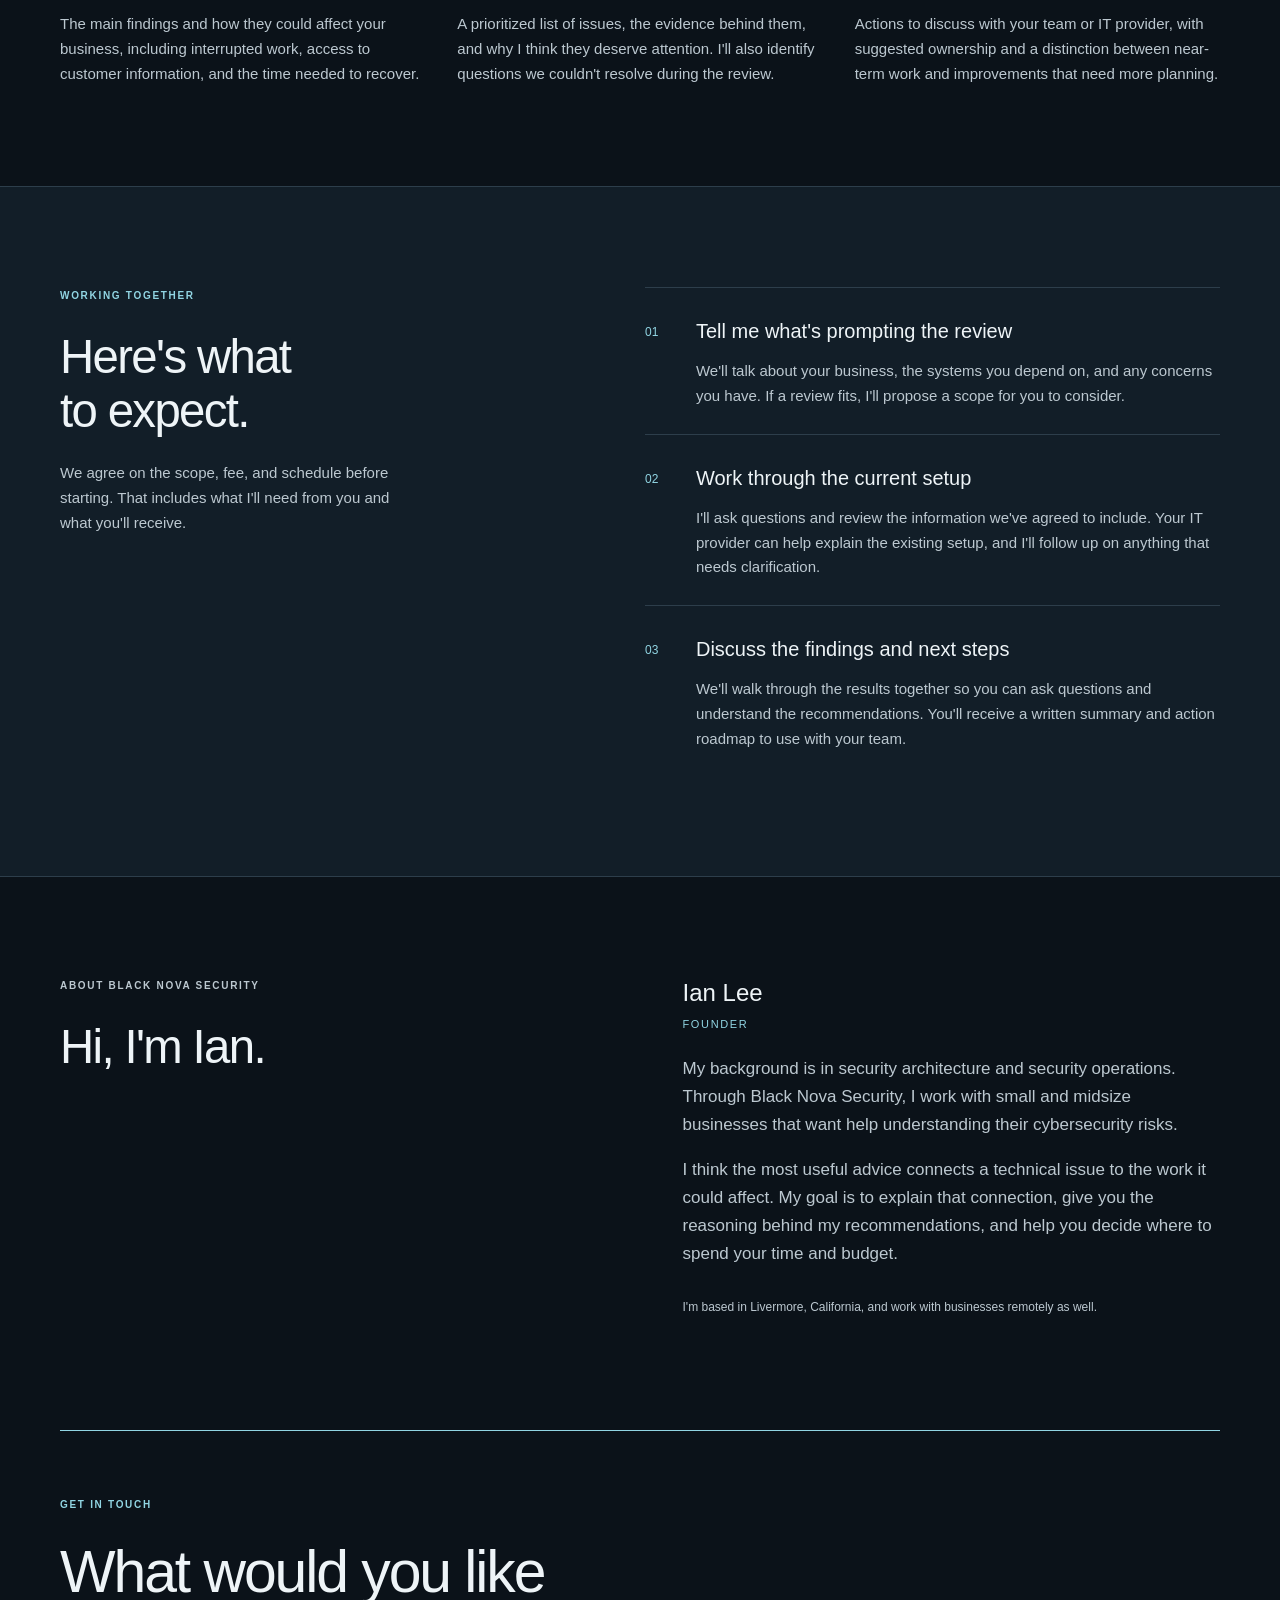
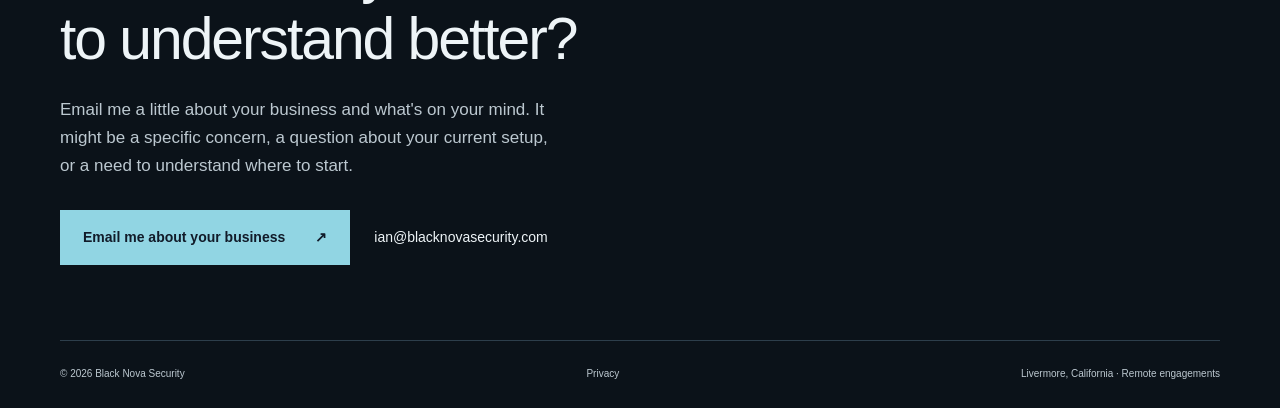
==== commit 562db0a6: "Revise website copy in Ian's voice and update brand logo" ====
--- a/index.html
+++ b/index.html
@@ -1,50 +1,79 @@
-<!doctype html>
-<html lang="en">
-<head>
-  <meta charset="utf-8">
-  <meta name="viewport" content="width=device-width, initial-scale=1">
-  <meta name="description" content="Independent cybersecurity risk reviews for small and midsize businesses. Understand your exposure, prioritize your next steps, and make better security decisions.">
-  <meta name="theme-color" content="#0b1219">
-  <title>Black Nova Security | Clarity before your next security decision</title>
-  <link rel="icon" href="./assets/black-nova-security-logo.png" type="image/png">
-  <link rel="stylesheet" href="./styles.css">
-  <script defer src="./analytics.js"></script>
-</head>
-<body>
-  <a class="skip" href="#main">Skip to content</a>
-  <header class="header wrap">
-    <a class="brand" href="#" aria-label="Black Nova Security home"><span class="brand-name">BLACK NOVA<span>SECURITY</span></span></a>
-    <nav aria-label="Main navigation"><a href="#review">The review</a><a href="#about">About</a><a class="nav-contact" href="#contact">Let’s talk <span aria-hidden="true">↗</span></a></nav>
-  </header>
-  <main id="main">
-    <section class="hero wrap" aria-labelledby="hero-title">
-      <div class="hero-copy"><p class="eyebrow">Independent cybersecurity advice · Small &amp; midsize businesses</p>
-        <h1 id="hero-title">Know your risks.<br>Make your next<br><em>move count.</em></h1>
-        <p class="intro">You don’t need another list of security tools. You need a clear view of what could disrupt your business and a practical plan for what to do first.</p>
-        <a class="button" href="mailto:ian@blacknovasecurity.com?subject=Let%E2%80%99s%20discuss%20a%20risk%20review">Start a 20-minute conversation <span aria-hidden="true">↗</span></a>
-        <p class="micro">A short conversation to understand your business and see if a review fits.</p>
-      </div>
-      <aside class="hero-panel" aria-label="The questions a risk review helps answer">
-        <img class="hero-logo" src="./assets/black-nova-security-logo.png" width="1254" height="1254" alt="Black Nova Security — Cybersecurity &amp; Engineering Consulting">
-        <div class="questions"><p><span>01</span> What could stop us operating?</p><p><span>02</span> Where are we most exposed?</p><p><span>03</span> What should we fix first?</p></div>
-        <span class="panel-foot">BUSINESS CONTEXT → SECURITY PRIORITIES</span>
-      </aside>
-    </section>
-    <div class="principles"><div class="wrap"><span>Business risk, in plain language</span><span>Independent perspective</span><span>Actionable next steps</span></div></div>
-    <section class="section wrap review" id="review" aria-labelledby="review-title">
-      <div><p class="eyebrow">The cybersecurity risk review</p><h2 id="review-title">Turn uncertainty<br>into a plan.</h2><p class="section-intro">An independent look at your security practices, grounded in how your business actually works.</p></div>
-      <div class="review-copy"><p>When your business depends on email, customer data, online systems, and an IT provider, it can be hard to tell where responsibility ends and risk begins.</p><p>We review your business priorities, existing safeguards, and available evidence with you and, when appropriate, your IT provider. You leave with clear priorities you can use to make decisions.</p><a class="text-link" href="#contact">Discuss your business <span aria-hidden="true">↗</span></a></div>
-      <div class="deliverables"><article><span class="number">01 / UNDERSTAND</span><h3>A business risk summary</h3><p>Key exposures explained through their potential effect on operations, customer trust, and sensitive information.</p></article><article><span class="number">02 / PRIORITIZE</span><h3>Your most important gaps</h3><p>A ranked view of the issues that deserve attention, with the evidence and reasoning behind each priority.</p></article><article><span class="number">03 / ACT</span><h3>A practical action roadmap</h3><p>Near-term steps and longer-term improvements, with suggested ownership and questions to take to your IT provider.</p></article></div>
-    </section>
-    <section class="process section" aria-labelledby="process-title"><div class="wrap"><div class="process-heading"><p class="eyebrow">How it works</p><h2 id="process-title">Focused work.<br>Clear outcomes.</h2><p>We agree on the scope, fee, and schedule before the engagement begins.</p></div><ol class="steps"><li><h3>Start with your business</h3><p>A brief introductory conversation about your concerns, systems, and goals. We confirm whether the review is the right fit.</p></li><li><h3>Review the evidence</h3><p>Interviews and an agreed set of documents and security settings help us assess your current practices and identify gaps.</p></li><li><h3>Make the next steps clear</h3><p>We walk through the findings with you, answer questions, and hand over a prioritized roadmap you can put to work.</p></li></ol></div></section>
-    <section class="section wrap about" id="about" aria-labelledby="about-title"><div><p class="eyebrow">About Black Nova Security</p><h2 id="about-title">Expert judgment.<br>A direct conversation.</h2></div><div><p class="founder">Ian Lee <span>Founder</span></p><p>Black Nova Security brings Ian’s background in security architecture and security operations to small and midsize businesses.</p><p>The approach is straightforward: understand what matters to your business, explain the risks clearly, and help you focus your time and budget where they can make the greatest difference.</p><p class="aside-note">Based in Livermore, California. Available for remote engagements.</p></div></section>
-    <section class="contact wrap" id="contact" aria-labelledby="contact-title"><p class="eyebrow">Your next move</p><h2 id="contact-title">Let’s find out what<br>needs your attention.</h2><p>Tell us a little about your business and what prompted you to look at security. We’ll start there.</p><a class="button" href="mailto:ian@blacknovasecurity.com?subject=Let%E2%80%99s%20discuss%20a%20risk%20review">Start a conversation <span aria-hidden="true">↗</span></a><a class="email" href="mailto:ian@blacknovasecurity.com">ian@blacknovasecurity.com</a></section>
-  </main>
-  <footer class="wrap"><span>© 2026 Black Nova Security</span><span><a href="./privacy.html">Privacy</a> <button id="analytics-settings" class="privacy-button" type="button" hidden>Analytics preferences</button></span><span>Clarity. Priorities. Progress.</span></footer>
-  <section id="analytics-consent" class="consent-panel" aria-labelledby="consent-title" hidden>
-    <h2 id="consent-title">Optional website analytics</h2>
-    <p>May we use Google Analytics cookies to measure visits and contact-link clicks? You can use the full site without accepting. <a href="./privacy.html">Privacy details</a></p>
-    <div><button type="button" id="analytics-decline">Decline</button><button type="button" id="analytics-accept">Accept analytics</button></div>
-  </section>
-</body>
+<!doctype html>
+<html lang="en">
+<head>
+  <meta charset="utf-8">
+  <meta name="viewport" content="width=device-width, initial-scale=1">
+  <meta name="description" content="Ian Lee provides independent cybersecurity risk reviews for small and midsize businesses. Understand the gaps, their business impact, and what to address first.">
+  <meta name="theme-color" content="#0b1219">
+  <title>Black Nova Security | Cybersecurity risk reviews for your business</title>
+  <link rel="icon" href="./assets/black-nova-security-logo.png" type="image/png">
+  <link rel="stylesheet" href="./styles.css">
+  <script defer src="./analytics.js"></script>
+</head>
+<body>
+  <a class="skip" href="#main">Skip to content</a>
+  <header class="header wrap">
+    <a class="brand" href="#" aria-label="Black Nova Security home"><span class="brand-name">BLACK NOVA<span>SECURITY</span></span></a>
+    <nav aria-label="Main navigation"><a href="#review">The review</a><a href="#about">About Ian</a><a class="nav-contact" href="#contact">Get in touch <span aria-hidden="true">&#8599;</span></a></nav>
+  </header>
+  <main id="main">
+    <section class="hero wrap" aria-labelledby="hero-title">
+      <div class="hero-copy">
+        <p class="eyebrow">Cybersecurity reviews for small and midsize businesses</p>
+        <h1 id="hero-title">Understand your<br><em>cybersecurity risks.</em></h1>
+        <p class="intro">I help business owners understand where they're exposed, how those gaps could affect their work, and what to address first.</p>
+        <p class="hero-context">That starts with your business: the systems you rely on, the information you handle, and the work you need to keep running.</p>
+        <a class="button" href="mailto:ian@blacknovasecurity.com?subject=Cybersecurity%20review%20for%20my%20business">Talk with me about your business <span aria-hidden="true">&#8599;</span></a>
+        <p class="micro">We'll start with a 20-minute conversation about your concerns and whether a review would be useful.</p>
+      </div>
+      <aside class="hero-panel" aria-label="Questions we can explore in a risk review">
+        <img class="hero-logo" src="./assets/black-nova-security-logo.png" width="2048" height="1727" alt="Black Nova Security. Cybersecurity and AI Consulting.">
+        <div class="questions"><p><span>01</span> What would happen if we lost access to email?</p><p><span>02</span> Do we know who can access customer data?</p><p><span>03</span> Which gaps should we address first?</p></div>
+        <span class="panel-foot">QUESTIONS TO DISCUSS DURING THE REVIEW</span>
+      </aside>
+    </section>
+    <div class="principles"><div class="wrap"><span>Work directly with Ian</span><span>Include your IT provider where useful</span><span>Get recommendations with the reasoning</span></div></div>
+    <section class="section wrap review" id="review" aria-labelledby="review-title">
+      <div>
+        <p class="eyebrow">The cybersecurity risk review</p>
+        <h2 id="review-title">What does the<br>review cover?</h2>
+        <p class="section-intro">We look at how your business operates and whether your current security practices support it.</p>
+      </div>
+      <div class="review-copy">
+        <p>You may already have an IT provider, backups, and security tools in place. A useful review looks at how those pieces work together, where there are gaps, and who is responsible for addressing them.</p>
+        <p>For example, if your team lost access to email, which work would stop? If someone left the company, who would remove their access? Those questions give us a practical starting point.</p>
+        <p>I review the agreed documents and settings with you and, where useful, your IT provider. The findings explain what the available evidence supports and where more information is needed.</p>
+        <a class="text-link" href="#contact">Ask about a review <span aria-hidden="true">&#8599;</span></a>
+      </div>
+      <div class="deliverables">
+        <article><span class="number">WHAT YOU RECEIVE</span><h3>A summary of the risks</h3><p>The main findings and how they could affect your business, including interrupted work, access to customer information, and the time needed to recover.</p></article>
+        <article><span class="number">HOW TO PRIORITIZE</span><h3>The gaps to address first</h3><p>A prioritized list of issues, the evidence behind them, and why I think they deserve attention. I'll also identify questions we couldn't resolve during the review.</p></article>
+        <article><span class="number">WHAT TO DO NEXT</span><h3>Recommended next steps</h3><p>Actions to discuss with your team or IT provider, with suggested ownership and a distinction between near-term work and improvements that need more planning.</p></article>
+      </div>
+    </section>
+    <section class="process section" aria-labelledby="process-title">
+      <div class="wrap">
+        <div class="process-heading"><p class="eyebrow">Working together</p><h2 id="process-title">Here's what<br>to expect.</h2><p>We agree on the scope, fee, and schedule before starting. That includes what I'll need from you and what you'll receive.</p></div>
+        <ol class="steps">
+          <li><h3>Tell me what's prompting the review</h3><p>We'll talk about your business, the systems you depend on, and any concerns you have. If a review fits, I'll propose a scope for you to consider.</p></li>
+          <li><h3>Work through the current setup</h3><p>I'll ask questions and review the information we've agreed to include. Your IT provider can help explain the existing setup, and I'll follow up on anything that needs clarification.</p></li>
+          <li><h3>Discuss the findings and next steps</h3><p>We'll walk through the results together so you can ask questions and understand the recommendations. You'll receive a written summary and action roadmap to use with your team.</p></li>
+        </ol>
+      </div>
+    </section>
+    <section class="section wrap about" id="about" aria-labelledby="about-title">
+      <div><p class="eyebrow">About Black Nova Security</p><h2 id="about-title">Hi, I'm Ian.</h2></div>
+      <div><p class="founder">Ian Lee <span>Founder</span></p><p>My background is in security architecture and security operations. Through Black Nova Security, I work with small and midsize businesses that want help understanding their cybersecurity risks.</p><p>I think the most useful advice connects a technical issue to the work it could affect. My goal is to explain that connection, give you the reasoning behind my recommendations, and help you decide where to spend your time and budget.</p><p class="aside-note">I'm based in Livermore, California, and work with businesses remotely as well.</p></div>
+    </section>
+    <section class="contact wrap" id="contact" aria-labelledby="contact-title">
+      <p class="eyebrow">Get in touch</p><h2 id="contact-title">What would you like<br>to understand better?</h2><p>Email me a little about your business and what's on your mind. It might be a specific concern, a question about your current setup, or a need to understand where to start.</p><a class="button" href="mailto:ian@blacknovasecurity.com?subject=Cybersecurity%20review%20for%20my%20business">Email me about your business <span aria-hidden="true">&#8599;</span></a><a class="email" href="mailto:ian@blacknovasecurity.com">ian@blacknovasecurity.com</a>
+    </section>
+  </main>
+  <footer class="wrap"><span>&copy; 2026 Black Nova Security</span><span><a href="./privacy.html">Privacy</a> <button id="analytics-settings" class="privacy-button" type="button" hidden>Analytics preferences</button></span><span>Livermore, California &middot; Remote engagements</span></footer>
+  <section id="analytics-consent" class="consent-panel" aria-labelledby="consent-title" hidden>
+    <h2 id="consent-title">Optional website analytics</h2>
+    <p>May we use Google Analytics cookies to measure visits and contact-link clicks? You can use the full site without accepting. <a href="./privacy.html">Privacy details</a></p>
+    <div><button type="button" id="analytics-decline">Decline</button><button type="button" id="analytics-accept">Accept analytics</button></div>
+  </section>
+</body>
 </html>
--- a/styles.css
+++ b/styles.css
@@ -4,3 +4,6 @@
 :root{--bg:#0b1219;--panel:#121e28;--ink:#eef4f7;--muted:#bcc8d0;--gold:#91d5e3;--line:#2d3e4b}.hero-panel{background:#000;border-color:#2d3e4b;padding:0 28px 26px}.hero-logo{display:block;width:100%;height:auto;margin:0 auto 12px}.questions{margin-top:0}.button:hover{background:#b3e9f2}.text-link{border-bottom-color:#507e89}@media(max-width:650px){.hero-panel{padding:0 22px 24px}.hero-logo{max-width:420px}}
 
 [hidden]{display:none!important}.privacy-button{background:none;border:0;color:inherit;font:inherit;text-decoration:underline;cursor:pointer;margin-left:12px}.consent-panel{position:fixed;bottom:18px;left:24px;right:24px;max-width:610px;margin-left:auto;padding:22px;background:#182434;border:1px solid #91d5e3;z-index:20;box-shadow:0 10px 40px #0008}.consent-panel h2{font-size:20px;margin-bottom:10px}.consent-panel p{font-size:14px;margin-bottom:16px}.consent-panel a{text-decoration:underline}.consent-panel div{display:flex;gap:12px;flex-wrap:wrap}.consent-panel button{font:inherit;font-size:14px;cursor:pointer;padding:9px 16px;border:1px solid #91d5e3;background:transparent;color:#eef4f7}.consent-panel button:hover{background:#2d3e4b}.consent-panel button:focus-visible,.privacy-button:focus-visible{outline:3px solid #91d5e3;outline-offset:4px}.privacy-copy{max-width:800px}.privacy-copy h1{font-size:48px;margin-top:40px}.privacy-copy h2{font-size:26px;margin-top:35px}
+
+/* Copy revision: explanatory hero text */
+.hero-context{font-size:16px;color:var(--muted);max-width:490px;margin-bottom:28px}.hero-copy h1{font-size:clamp(40px,4.4vw,60px);overflow-wrap:normal}.hero-copy .intro{margin-bottom:18px}@media(max-width:900px){.hero-copy h1{font-size:clamp(32px,4.4vw,48px)}}@media(max-width:650px){.hero-copy h1{font-size:clamp(30px,7.5vw,48px)}}
